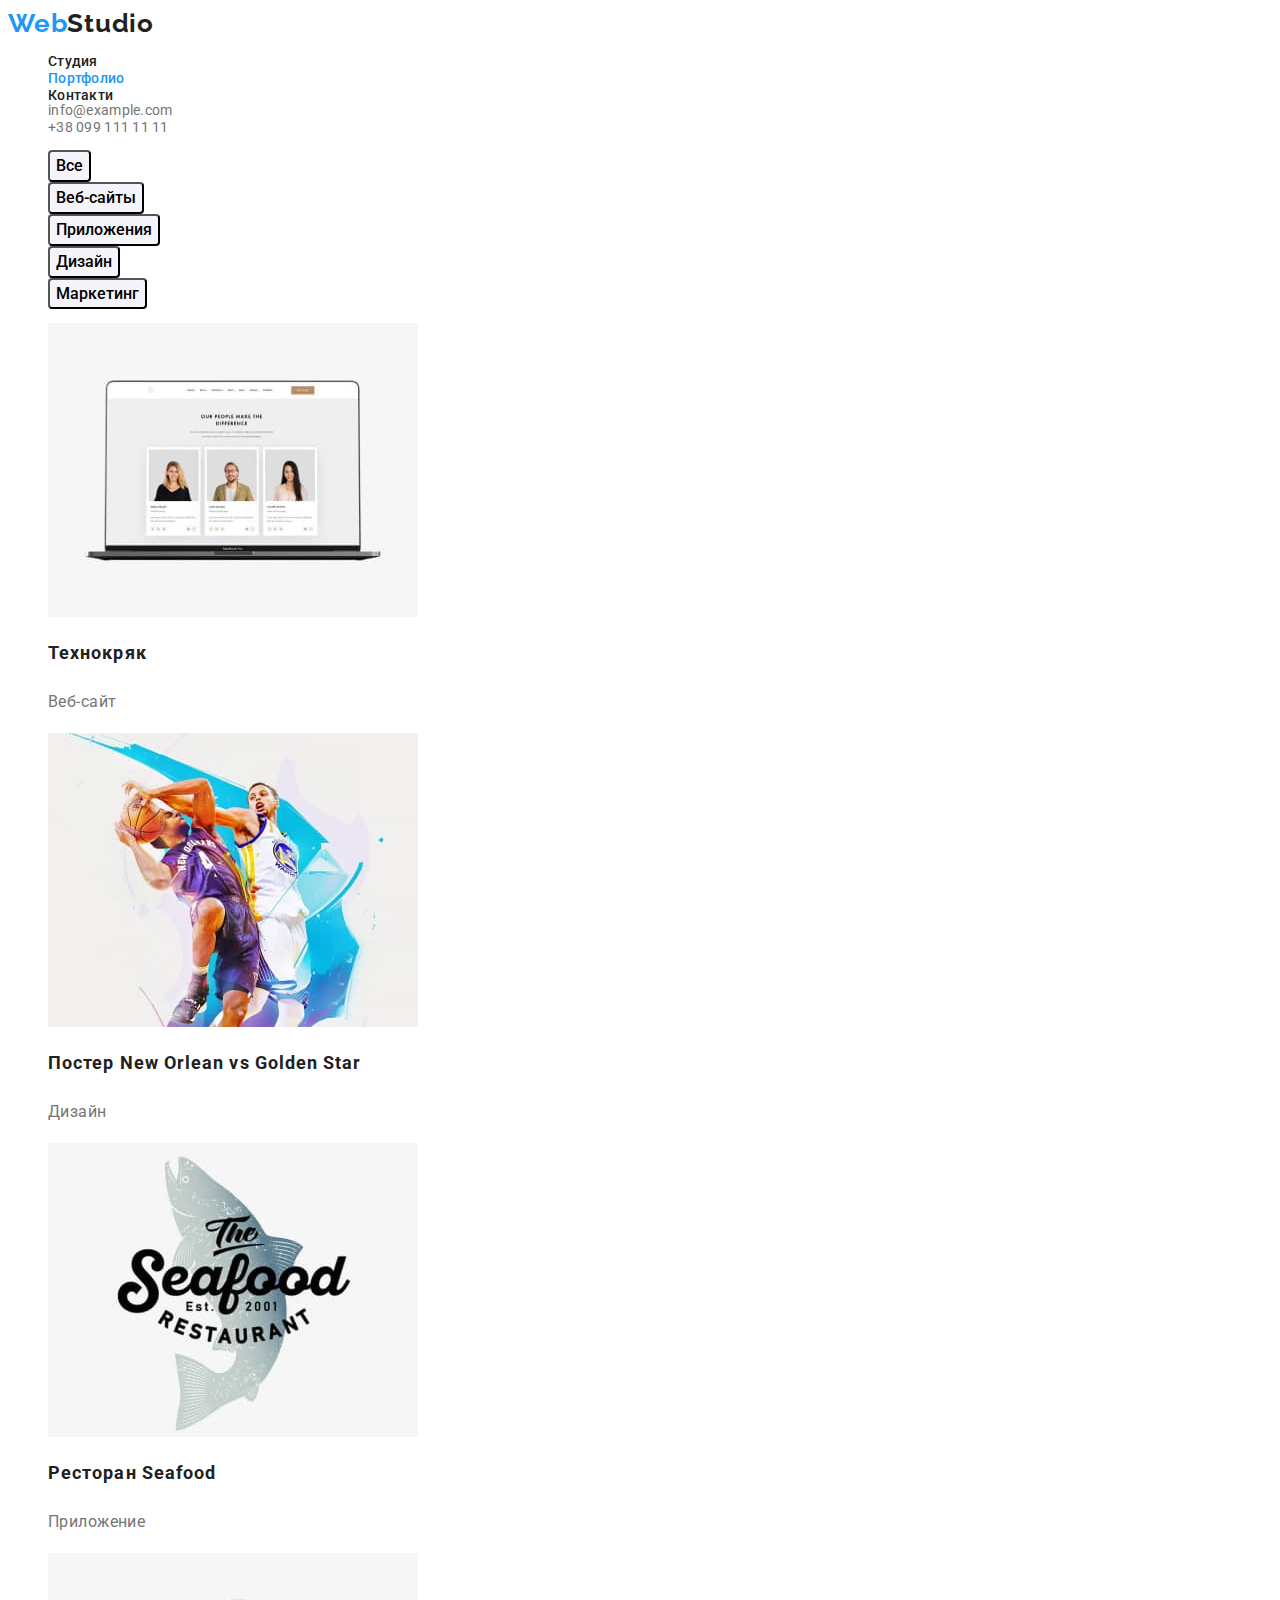
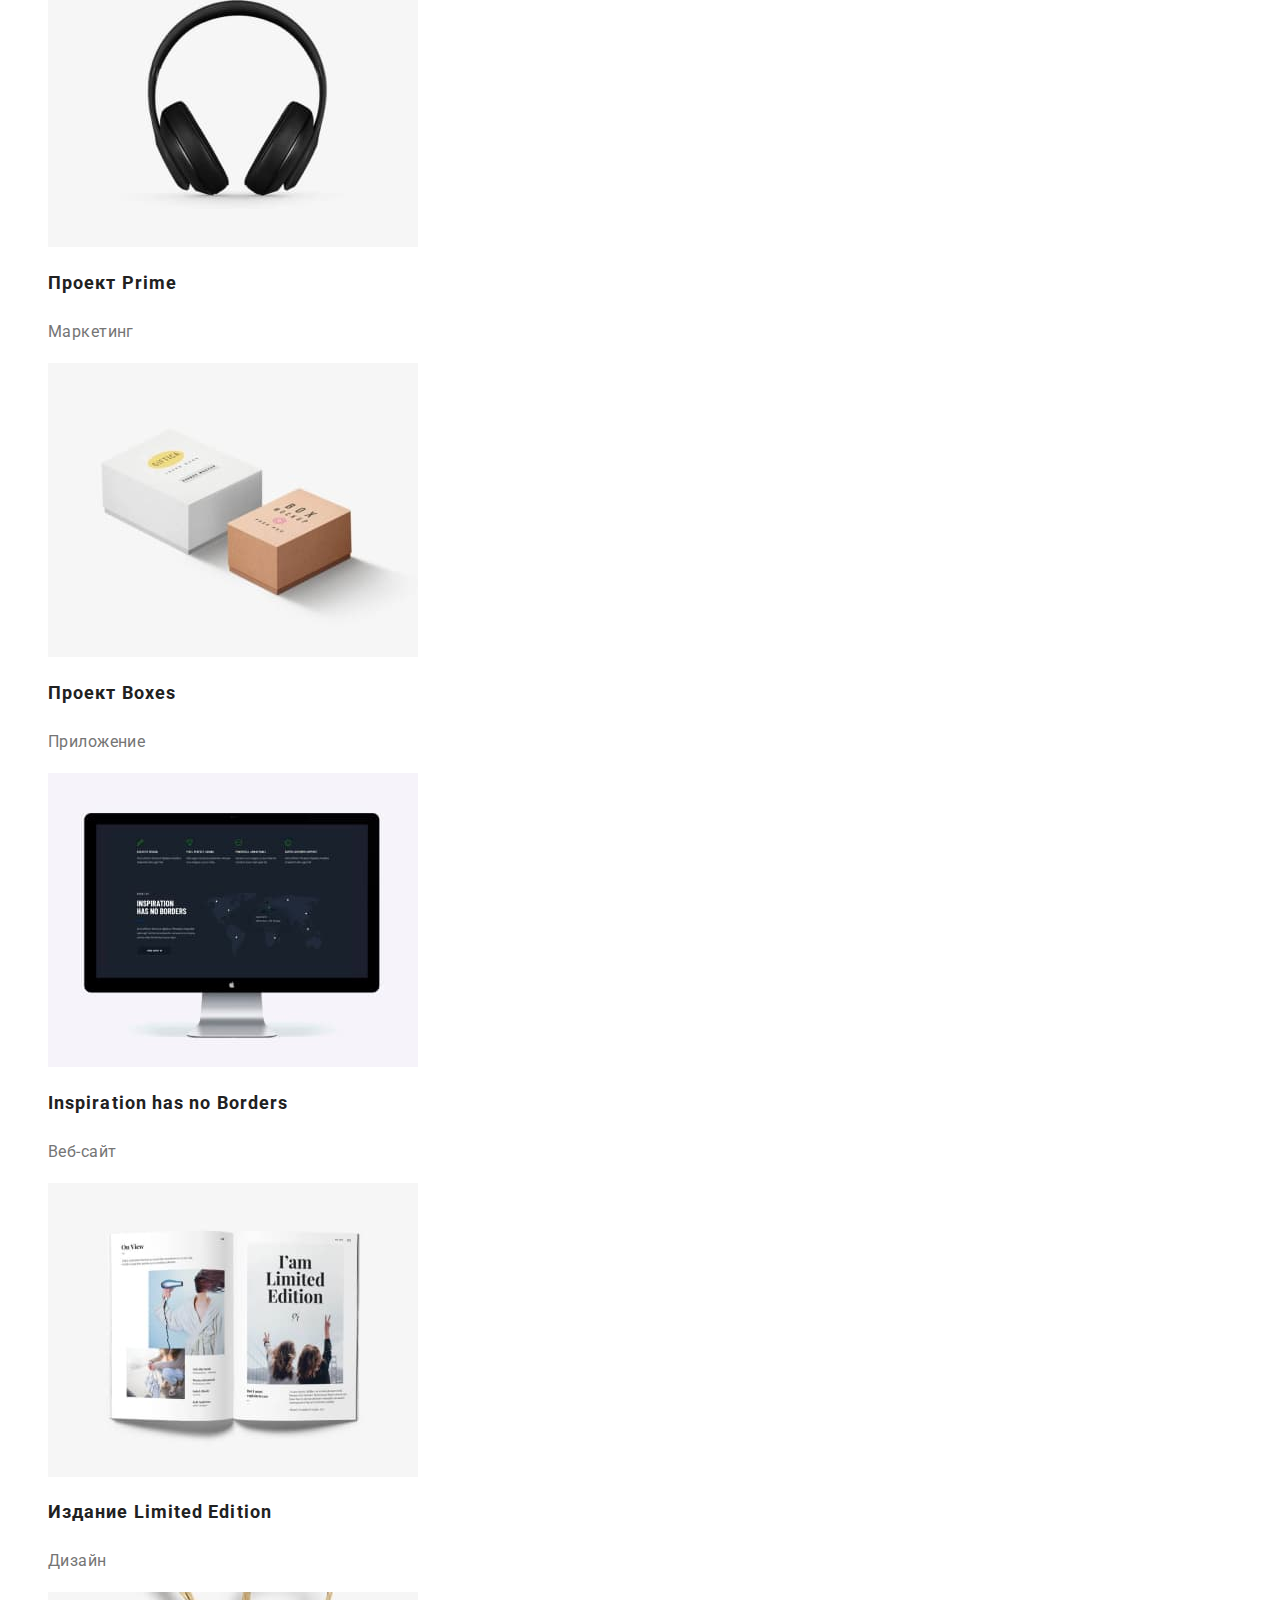
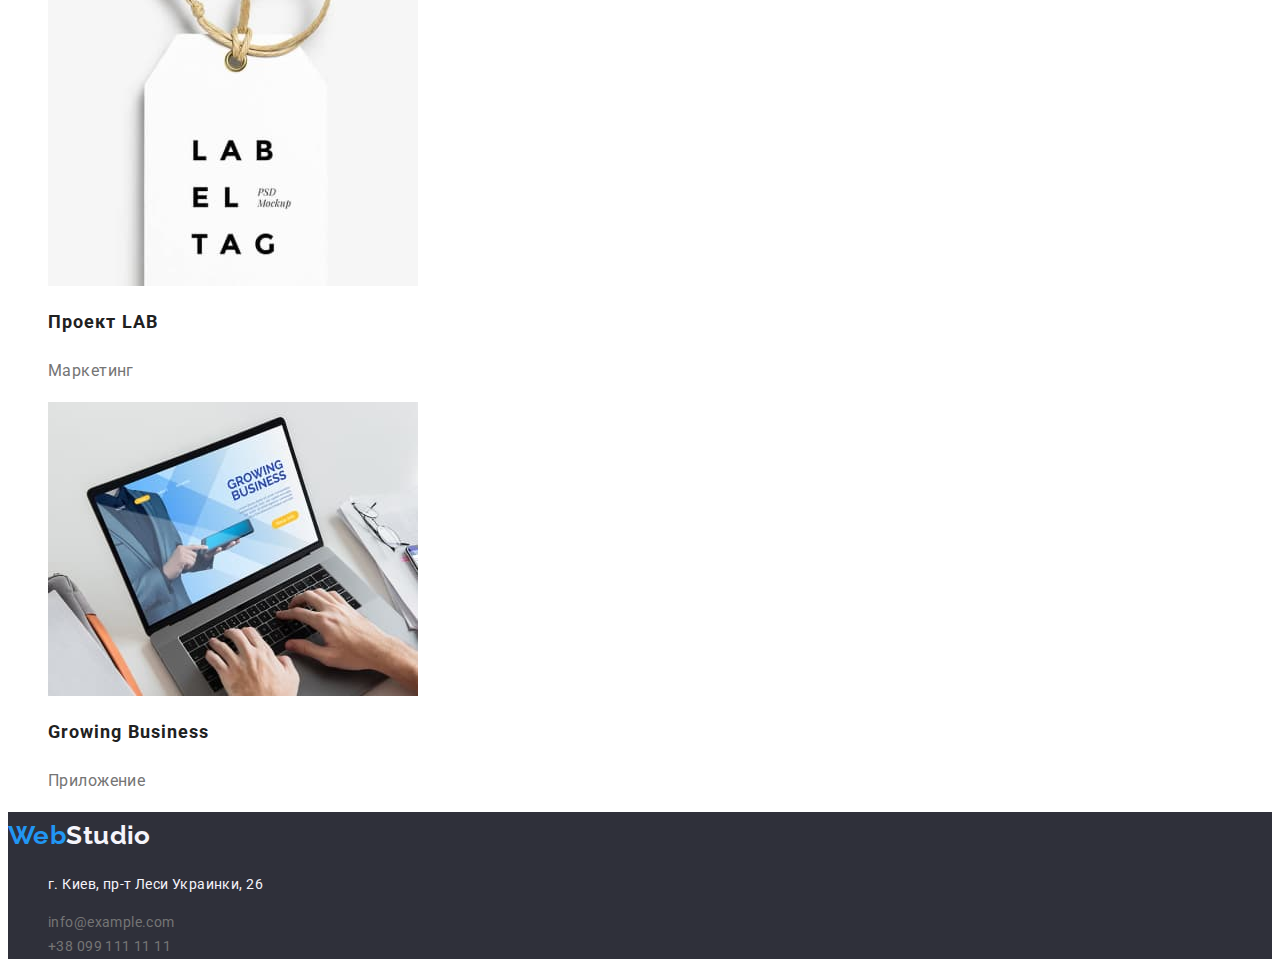
==== portfolio.html @ 45d27a9b "commit" ====
<!DOCTYPE html>
<html lang="ru">
<head>
    <meta charset="UTF-8">
    <meta http-equiv="X-UA-Compatible" content="IE=edge">
    <meta name="viewport" content="width=device-width, initial-scale=1.0">
    <link rel="preconnect" href="https://fonts.googleapis.com">
    <link rel="preconnect" href="https://fonts.gstatic.com" crossorigin>
    <link href="https://fonts.googleapis.com/css2?family=Raleway:wght@700&family=Roboto:wght@400;500;700;900&display=swap" rel="stylesheet">
    <link rel="stylesheet" href="./css/styles.css" />
    <title>WebStudio</title>
</head>
<body>
    <header class="header">
        <nav class="header-nav">
            <a class="header-logo link" href="#">Web<span class="header-logo-s">Studio</span></a>
            <ul class="header-menu list">
                <li><a class="header-item link a" href="./index.html">Студия</a></li>
                <li><a class="header-item link a current" href="./portfolio.html">Портфолио</a></li>
                <li><a class="header-item link a" href="#">Контакти</a></li>
            </ul>
        </nav>
        <ul class="header-cont list">
            <li><a class="header-mail link a" href="mailto:info@example.com">info@example.com</a></li>
            <li><a class="header-tel link" href="tel:+380991111111">+38 099 111 11 11</a></li>
        </ul>
    </header>
    <main>
        <section>
            <h1 class="visually-hidden">Потфоліо</h1>
            <ul class="main-btn-p list">
                <li><button type="button" class="main-btn-item">Все</button></li>
                <li><button type="button" class="main-btn-item">Веб-сайты</button></li>
                <li><button type="button" class="main-btn-item">Приложения</button></li>
                <li><button type="button" class="main-btn-item">Дизайн</button></li>
                <li><button type="button" class="main-btn-item">Маркетинг</button></li>
            </ul>
            <ul class="port-list list">
                <li>
                    <a class="link a" href="#">
                        <img src="./images/portfolio/img.jpg" alt="Технокряк" width="370">
                        <h2 class="port-title">Технокряк</h2>
                        <p class="port-text">Веб-сайт</p>
                    </a>
                </li>
                <li>
                    <a class="link a" href="#">
                        <img src="./images/portfolio/img1.jpg" alt="Постер" width="370">
                        <h2 class="port-title">Постер New Orlean vs Golden Star</h2>
                        <p class="port-text">Дизайн</p>
                    </a>
                </li>
                <li>
                    <a class="link a" href="#">
                        <img src="./images/portfolio/img2.jpg" alt="Ресторан" width="370">
                        <h2 class="port-title">Ресторан Seafood</h2>
                        <p class="port-text">Приложение</p>
                    </a>
                </li>
                <li>
                    <a class="link a" href="#">
                        <img src="./images/portfolio/img3.jpg" alt="Prime" width="370">
                        <h2 class="port-title">Проект Prime</h2>
                        <p class="port-text">Маркетинг</p>
                    </a>
                </li>
                <li>
                    <a class="link a" href="#">
                        <img src="./images/portfolio/img4.jpg" alt="Boxes" width="370">
                        <h2 class="port-title">Проект Boxes</h2>
                        <p class="port-text">Приложение</p>
                    </a>
                </li>
                <li>
                    <a class="link a" href="#">
                        <img src="./images/portfolio/img5.jpg" alt="Inspiration" width="370">
                        <h2 class="port-title">Inspiration has no Borders</h2>
                        <p class="port-text">Веб-сайт</p>
                    </a>
                </li>
                <li>
                    <a class="link a" href="#">
                        <img src="./images/portfolio/img6.jpg" alt="Издание" width="370">
                        <h2 class="port-title">Издание Limited Edition</h2>
                        <p class="port-text">Дизайн</p>
                    </a>
                </li>
                <li>
                    <a class="link a" href="#">
                        <img src="./images/portfolio/img7.jpg" alt="LAB" width="370">
                        <h2 class="port-title">Проект LAB</h2>
                        <p class="port-text">Маркетинг</p>
                    </a>
                </li>
                <li>
                    <a class="link a" href="#">
                        <img src="./images/portfolio/img8.jpg" alt="Business" width="370">
                        <h2 class="port-title">Growing Business</h2>
                        <p class="port-text">Приложение</p>
                    </a>
                </li>
            </ul>
        </section>
        <footer class="footer">
            <a class="footer-logo link" href="#">Web<span class="footer-logo-s">Studio</span></a>
            <address class="address">
                <ul class="address-list list">
                    <li><p class="address-item">г. Киев, пр-т Леси Украинки, 26</p></li>
                    <li><a class="address-mail link" href="mailto:info@example.com">info@example.com</a></li>
                    <li><a class="address-tel link" href="tel:+380991111111">+38 099 111 11 11</a></li>
                </ul>
            </address>
        </footer>
    </main>
</body>
</html>
---- css/styles.css ----
:root {
  --general-color: #212121;
  --hover-color: #2196f3;
  --background-color: #f5f4fa;
  --address-color: #757575;
  --main-background-color: #2f303a;
  --main-btn-backgroung-color: #188ce8;
}

body {
  font-family: "Roboto", sans-serif;
  color: var(--general-color);
  font-size: 14px;
  letter-spacing: 0.03em;
}

.link {
  text-decoration: none;
}

.list {
  list-style-type: none;
}

.a {
  text-decoration: none;
  color: var(--general-color);
}

.current {
  color: var(--hover-color);
}

.visually-hidden {
  position: absolute;
  width: 1px;
  height: 1px;
  margin: -1px;
  border: 0;
  padding: 0;

  white-space: nowrap;
  clip-path: inset(100%);
  clip: rect(0 0 0 0);
  overflow: hidden;
}

/* Header */
.header-nav {
  width: 1600px;
  height: 80px;
  left: 0px;
  top: 0px;
}

.header-logo {
  font-family: "Raleway";
  font-style: normal;
  font-weight: 700;
  font-size: 26px;
  line-height: 1.19;
  letter-spacing: 0.03em;
  color: var(--hover-color);
}

.header-logo-s {
  color: var(--general-color);
}

.header-menu .current {
  font-weight: 500;
  line-height: 1.14;
  letter-spacing: 0.02em;
}

.header-item {
  font-weight: 500;
  line-height: 1.14;
  letter-spacing: 0.02em;
}

.header-item:hover,
.header-item:focus {
  color: var(--hover-color);
}

.header-mail {
  line-height: 1.14;
  letter-spacing: 0.02em;
  color: var(--address-color);
}

.header-mail:hover,
.header-mail:focus {
  color: var(--hover-color);
}

.header-tel {
  line-height: 1.14;
  letter-spacing: 0.02em;
  color: var(--address-color);
}

/* main */

.heading {
  background: var(--main-background-color);
}

.main-title {
  font-weight: 900;
  font-size: 44px;
  line-height: 1.36;
  text-align: center;
  letter-spacing: 0.06em;
  text-transform: uppercase;
  color: var(--background-color);
}

.main-btn {
  background: var(--hover-color);
  box-shadow: 0px 4px 4px rgba(0, 0, 0, 0.15);
  border-radius: 4px;
  color: var(--background-color);
  cursor: pointer;
  font-family: inherit;
  font-weight: 700;
  font-size: 16px;
  line-height: 1.87;
  letter-spacing: 0.06em;
}

.main-btn:hover,
.main-btn:focus {
  background-color: var(--main-btn-backgroung-color);
}

/* hero */

.benefits-item-title {
  font-weight: 700;
  line-height: 1.14;
  text-transform: uppercase;
}

.benefits-item-p {
  line-height: 1.14;
  color: var(--address-color);
}

/* Work */

.title-work {
  font-weight: 700;
  font-size: 36px;
  line-height: 1.16;
  text-align: center;
}

/* Team */

.team {
  background: var(--background-color);
}

.team-title {
  font-weight: 700;
  font-size: 36px;
  line-height: 1.16;
}

.team-list-item {
  font-weight: 500;
  font-size: 16px;
  line-height: 1.18;
  color: var(--general-color);
}

.team-list-text {
  font-size: 16px;
  line-height: 1.18;
  color: var(--address-color);
}

/* Footer */

.footer {
  background: var(--main-background-color);
}

.footer-logo {
  font-family: "Raleway";
  font-weight: 700;
  font-size: 26px;
  line-height: 1.82;
  color: var(--hover-color);
}

.footer-logo-s {
  color: var(--background-color);
}

.address-item {
  font-style: normal;
  line-height: 1.71;
  color: var(--background-color);
}

.address-mail {
  font-style: normal;
  line-height: 1.71;
  color: var(--address-color);
}

.address-tel {
  font-style: normal;
  line-height: 1.71;
  color: var(--address-color);
}

/* Portfolio */

.main-btn-item {
  font-family: inherit;
  font-style: normal;
  font-weight: 500;
  font-size: 16px;
  line-height: 1.62;
  text-align: center;
  background: var(--background-color);
  border-radius: 4px;
  cursor: pointer;
}

.main-btn-item:hover {
  background-color: var(--hover-color);
  color: var(--background-color);
}

.main-btn-item:focus {
  background-color: var(--hover-color);
  color: var(--background-color);
}

.port-title {
  font-weight: 700;
  font-size: 18px;
  line-height: 2;
  letter-spacing: 0.06em;
}

.port-text {
  font-weight: 400;
  font-size: 16px;
  line-height: 1.87;
  color: var(--address-color);
}
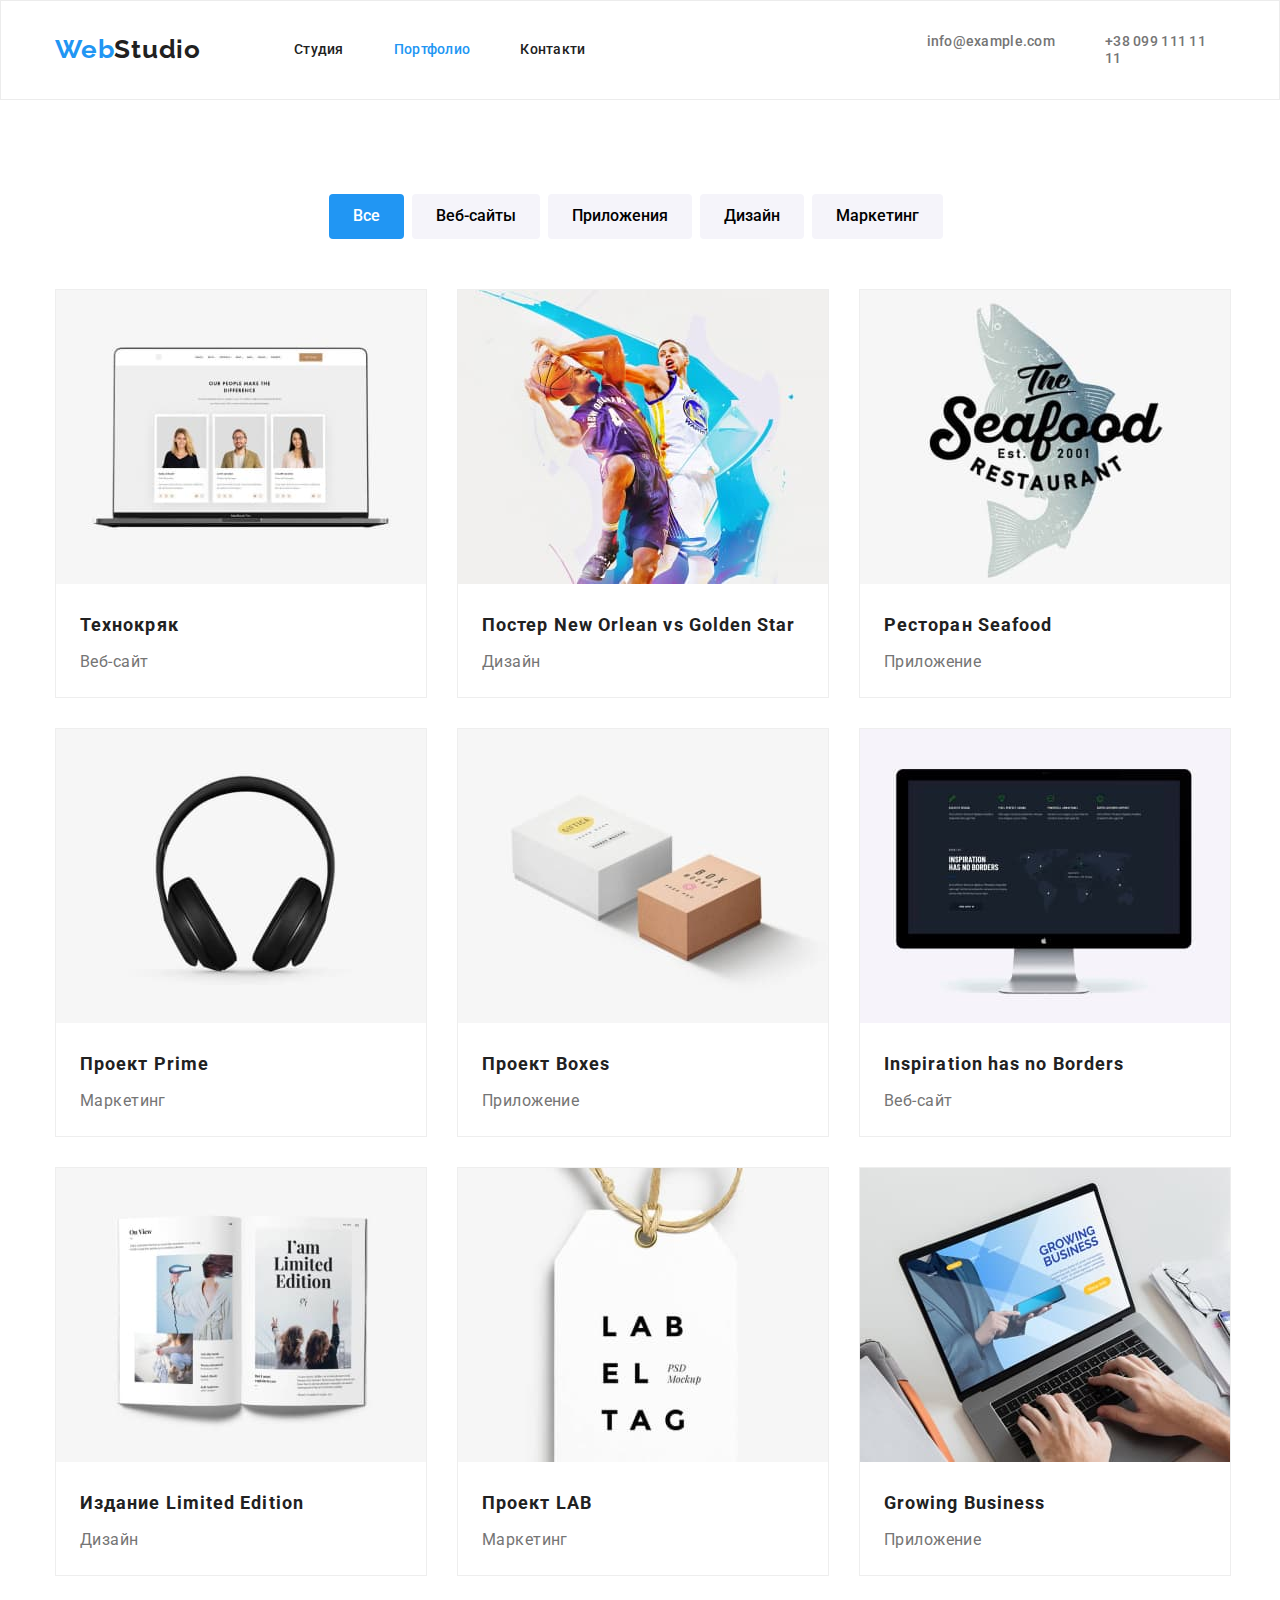
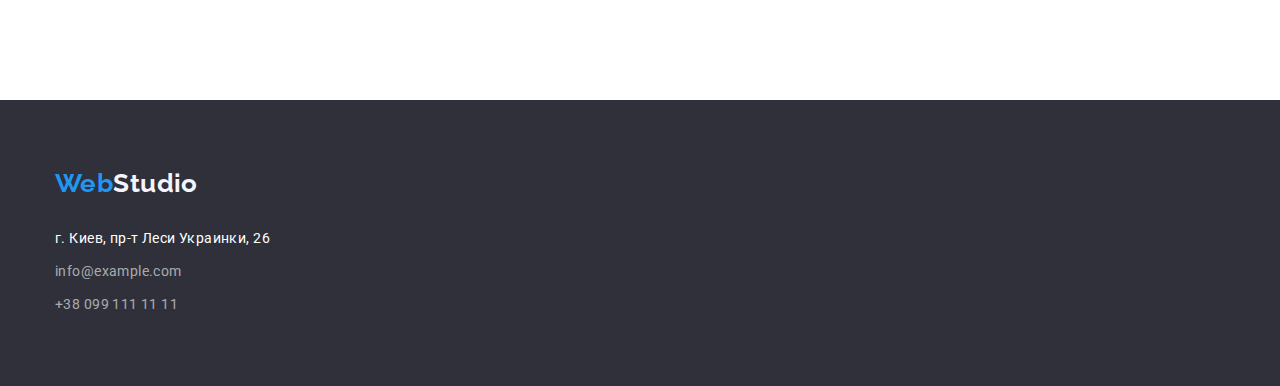
==== commit c2533f8b: "commit" ====
--- a/portfolio.html
+++ b/portfolio.html
@@ -4,6 +4,7 @@
     <meta charset="UTF-8">
     <meta http-equiv="X-UA-Compatible" content="IE=edge">
     <meta name="viewport" content="width=device-width, initial-scale=1.0">
+    <link rel="stylesheet" href="./css/modern-normalize.css">
     <link rel="preconnect" href="https://fonts.googleapis.com">
     <link rel="preconnect" href="https://fonts.gstatic.com" crossorigin>
     <link href="https://fonts.googleapis.com/css2?family=Raleway:wght@700&family=Roboto:wght@400;500;700;900&display=swap" rel="stylesheet">
@@ -12,105 +13,117 @@
 </head>
 <body>
     <header class="header">
-        <nav class="header-nav">
-            <a class="header-logo link" href="#">Web<span class="header-logo-s">Studio</span></a>
-            <ul class="header-menu list">
-                <li><a class="header-item link a" href="./index.html">Студия</a></li>
-                <li><a class="header-item link a current" href="./portfolio.html">Портфолио</a></li>
-                <li><a class="header-item link a" href="#">Контакти</a></li>
-            </ul>
-        </nav>
-        <ul class="header-cont list">
-            <li><a class="header-mail link a" href="mailto:info@example.com">info@example.com</a></li>
-            <li><a class="header-tel link" href="tel:+380991111111">+38 099 111 11 11</a></li>
-        </ul>
-    </header>
+        <div class="container">
+          <a class="header-logo link" href="./index.html">Web<span class="header-logo-s">Studio</span></a>
+          <nav class="header-nav">
+              <ul class="header-menu list">
+                  <li><a class="header-item link a" href="./index.html">Студия</a></li>
+                  <li><a class="header-item link a current" href="./portfolio.html">Портфолио</a></li>
+                  <li><a class="header-item link a" href="#">Контакти</a></li>
+              </ul>
+          </nav>
+          <ul class="header-cont list">
+              <li><a class="header-mail link a" href="mailto:info@example.com">info@example.com</a></li>
+              <li><a class="header-tel link" href="tel:+380991111111">+38 099 111 11 11</a></li>
+          </ul>
+        </div>
+      </header>
     <main>
         <section>
+            <div class="container">
             <h1 class="visually-hidden">Потфоліо</h1>
-            <ul class="main-btn-p list">
-                <li><button type="button" class="main-btn-item">Все</button></li>
+            <ul class="main-btn-list list">
+                <li><button type="button" class="main-btn-item current-port">Все</button></li>
                 <li><button type="button" class="main-btn-item">Веб-сайты</button></li>
                 <li><button type="button" class="main-btn-item">Приложения</button></li>
                 <li><button type="button" class="main-btn-item">Дизайн</button></li>
                 <li><button type="button" class="main-btn-item">Маркетинг</button></li>
             </ul>
             <ul class="port-list list">
-                <li>
-                    <a class="link a" href="#">
+                <li class="port-item">
+                    <a class="port-link a" href="#">
                         <img src="./images/portfolio/img.jpg" alt="Технокряк" width="370">
                         <h2 class="port-title">Технокряк</h2>
                         <p class="port-text">Веб-сайт</p>
                     </a>
                 </li>
-                <li>
-                    <a class="link a" href="#">
+                <li class="port-item">
+                    <a class="port-link a" href="#">
                         <img src="./images/portfolio/img1.jpg" alt="Постер" width="370">
                         <h2 class="port-title">Постер New Orlean vs Golden Star</h2>
                         <p class="port-text">Дизайн</p>
                     </a>
                 </li>
-                <li>
-                    <a class="link a" href="#">
+                <li class="port-item">
+                    <a class="port-link a" href="#">
                         <img src="./images/portfolio/img2.jpg" alt="Ресторан" width="370">
                         <h2 class="port-title">Ресторан Seafood</h2>
                         <p class="port-text">Приложение</p>
                     </a>
                 </li>
-                <li>
-                    <a class="link a" href="#">
+                <li class="port-item">
+                    <a class="port-link a" href="#">
                         <img src="./images/portfolio/img3.jpg" alt="Prime" width="370">
                         <h2 class="port-title">Проект Prime</h2>
                         <p class="port-text">Маркетинг</p>
                     </a>
                 </li>
-                <li>
-                    <a class="link a" href="#">
+                <li class="port-item">
+                    <a class="port-link a" href="#">
                         <img src="./images/portfolio/img4.jpg" alt="Boxes" width="370">
                         <h2 class="port-title">Проект Boxes</h2>
                         <p class="port-text">Приложение</p>
                     </a>
                 </li>
-                <li>
-                    <a class="link a" href="#">
+                <li class="port-item">
+                    <a class="port-ink a" href="#">
                         <img src="./images/portfolio/img5.jpg" alt="Inspiration" width="370">
                         <h2 class="port-title">Inspiration has no Borders</h2>
                         <p class="port-text">Веб-сайт</p>
                     </a>
                 </li>
-                <li>
-                    <a class="link a" href="#">
+                <li class="port-item">
+                    <a class="port-link a" href="#">
                         <img src="./images/portfolio/img6.jpg" alt="Издание" width="370">
                         <h2 class="port-title">Издание Limited Edition</h2>
                         <p class="port-text">Дизайн</p>
                     </a>
                 </li>
-                <li>
-                    <a class="link a" href="#">
+                <li class="port-item">
+                    <a class="port-link a" href="#">
                         <img src="./images/portfolio/img7.jpg" alt="LAB" width="370">
                         <h2 class="port-title">Проект LAB</h2>
                         <p class="port-text">Маркетинг</p>
                     </a>
                 </li>
-                <li>
-                    <a class="link a" href="#">
+                <li class="port-item">
+                    <a class="port-link a" href="#">
                         <img src="./images/portfolio/img8.jpg" alt="Business" width="370">
                         <h2 class="port-title">Growing Business</h2>
                         <p class="port-text">Приложение</p>
                     </a>
                 </li>
             </ul>
+            <div>
         </section>
-        <footer class="footer">
-            <a class="footer-logo link" href="#">Web<span class="footer-logo-s">Studio</span></a>
-            <address class="address">
-                <ul class="address-list list">
-                    <li><p class="address-item">г. Киев, пр-т Леси Украинки, 26</p></li>
-                    <li><a class="address-mail link" href="mailto:info@example.com">info@example.com</a></li>
-                    <li><a class="address-tel link" href="tel:+380991111111">+38 099 111 11 11</a></li>
-                </ul>
-            </address>
-        </footer>
     </main>
+    <footer class="footer">
+        <div class="container">
+          <a class="footer-logo link" href="#">Web<span class="footer-logo-s">Studio</span></a>
+          <address class="address">
+            <ul class="address-list list">
+              <li class="address-item">
+                  <p class="address-real">г. Киев, пр-т Леси Украинки, 26</p>
+              </li>
+              <li class="address-item">
+                <a class="address-mail link" href="mailto:info@example.com">info@example.com</a>
+              </li>
+              <li class="address-item">
+                <a class="address-tel link" href="tel:+380991111111">+38 099 111 11 11</a>
+              </li>
+            </ul>
+          </address>
+        </div>
+      </footer>
 </body>
 </html>--- a/css/styles.css
+++ b/css/styles.css
@@ -1,10 +1,12 @@
 :root {
   --general-color: #212121;
+  --work-color: #ffffff;
   --hover-color: #2196f3;
   --background-color: #f5f4fa;
   --address-color: #757575;
   --main-background-color: #2f303a;
   --main-btn-backgroung-color: #188ce8;
+  --typical-margin: 30px;
 }
 
 body {
@@ -12,6 +14,29 @@
   color: var(--general-color);
   font-size: 14px;
   letter-spacing: 0.03em;
+}
+
+p,
+h1,
+h2,
+h3,
+h4,
+h5,
+h6 {
+  margin: 0;
+}
+
+ul,
+ol {
+  margin: 0;
+  padding-left: 0;
+}
+
+.container {
+  width: 1200px;
+  padding-left: 15px;
+  padding-right: 15px;
+  margin: 0 auto;
 }
 
 .link {
@@ -46,11 +71,19 @@
 }
 
 /* Header */
-.header-nav {
-  width: 1600px;
-  height: 80px;
-  left: 0px;
-  top: 0px;
+
+.header {
+  padding: 32px 0 32px 0;
+  border: 1px solid #ececec;
+}
+
+.header .container {
+  display: flex;
+  align-items: center;
+}
+
+.header-menu {
+  display: flex;
 }
 
 .header-logo {
@@ -67,16 +100,18 @@
   color: var(--general-color);
 }
 
-.header-menu .current {
+.header-menu {
   font-weight: 500;
   line-height: 1.14;
   letter-spacing: 0.02em;
+  margin-left: 93px;
 }
 
 .header-item {
   font-weight: 500;
   line-height: 1.14;
   letter-spacing: 0.02em;
+  padding: 0 50px 0 0;
 }
 
 .header-item:hover,
@@ -85,9 +120,11 @@
 }
 
 .header-mail {
+  font-weight: 500;
   line-height: 1.14;
   letter-spacing: 0.02em;
   color: var(--address-color);
+  padding-right: 50px;
 }
 
 .header-mail:hover,
@@ -96,28 +133,38 @@
 }
 
 .header-tel {
+  font-weight: 500;
   line-height: 1.14;
   letter-spacing: 0.02em;
   color: var(--address-color);
 }
 
-/* main */
-
-.heading {
+.header-cont {
+  display: flex;
+  margin-left: 291px;
+}
+
+/* hero */
+
+.hero {
   background: var(--main-background-color);
-}
-
-.main-title {
+  padding: 200px 0px 200px 452px;
+}
+
+.hero-title {
   font-weight: 900;
   font-size: 44px;
   line-height: 1.36;
-  text-align: center;
   letter-spacing: 0.06em;
+  color: var(--background-color);
+  width: 696px;
+  height: 120px;
+  text-align: center;
   text-transform: uppercase;
-  color: var(--background-color);
-}
-
-.main-btn {
+  margin-bottom: var(--typical-margin);
+}
+
+.hero-btn {
   background: var(--hover-color);
   box-shadow: 0px 4px 4px rgba(0, 0, 0, 0.15);
   border-radius: 4px;
@@ -128,24 +175,46 @@
   font-size: 16px;
   line-height: 1.87;
   letter-spacing: 0.06em;
-}
-
-.main-btn:hover,
-.main-btn:focus {
+  box-shadow: 0px 4px 4px rgba(0, 0, 0, 0.15);
+  border-radius: 4px;
+  padding: 10px 32px;
+  margin: 0 250px 0;
+  border-color: transparent;
+}
+
+.hero-btn:hover,
+.hero-btn:focus {
   background-color: var(--main-btn-backgroung-color);
 }
 
-/* hero */
+/* benefits */
+
+.benefits {
+  padding: 94px 215px;
+}
+
+.benefits-item {
+  margin-bottom: 10px;
+  margin-right: var(--typical-margin);
+  max-width: 270px;
+}
+
+.benefits-list {
+  display: flex;
+}
 
 .benefits-item-title {
+  color: var(--general-color);
   font-weight: 700;
   line-height: 1.14;
   text-transform: uppercase;
+  margin-bottom: 10px;
 }
 
 .benefits-item-p {
-  line-height: 1.14;
-  color: var(--address-color);
+  line-height: 1.71;
+  color: var(--address-color);
+  margin-bottom: 94px 0 94px;
 }
 
 /* Work */
@@ -155,6 +224,16 @@
   font-size: 36px;
   line-height: 1.16;
   text-align: center;
+  margin-bottom: 50px;
+}
+
+.work-list {
+  display: flex;
+}
+
+.work-item {
+  margin-right: var(--typical-margin);
+  margin-bottom: 94px;
 }
 
 /* Team */
@@ -167,25 +246,47 @@
   font-weight: 700;
   font-size: 36px;
   line-height: 1.16;
+  padding: 94px 0 50px 0;
+  text-align: center;
+}
+
+.team-list {
+  display: flex;
 }
 
 .team-list-item {
+  width: 270px;
+  height: 368px;
+  background-color: var(--work-color);
+  box-shadow: 0px 1px 3px rgba(0, 0, 0, 0.12), 0px 1px 1px rgba(0, 0, 0, 0.14),
+    0px 2px 1px rgba(0, 0, 0, 0.2);
+  border-radius: 0px 0px 4px 4px;
+  margin-bottom: 94px;
+  margin-right: var(--typical-margin);
+}
+
+.team-list-title {
   font-weight: 500;
   font-size: 16px;
   line-height: 1.18;
   color: var(--general-color);
+  margin: 30px 0 10px 0;
+  text-align: center;
 }
 
 .team-list-text {
   font-size: 16px;
   line-height: 1.18;
   color: var(--address-color);
+  margin: 0 30px;
+  text-align: center;
 }
 
 /* Footer */
 
 .footer {
   background: var(--main-background-color);
+  padding: 60px 0 60px 0;
 }
 
 .footer-logo {
@@ -200,53 +301,85 @@
   color: var(--background-color);
 }
 
+.address {
+  margin-top: 20px;
+}
+
 .address-item {
+  margin-bottom: 9px;
+}
+
+.address-real {
   font-style: normal;
   line-height: 1.71;
-  color: var(--background-color);
+  color: var(--work-color);
 }
 
 .address-mail {
   font-style: normal;
   line-height: 1.71;
-  color: var(--address-color);
+  color: rgba(255, 255, 255, 0.6);
 }
 
 .address-tel {
   font-style: normal;
   line-height: 1.71;
-  color: var(--address-color);
+  color: rgba(255, 255, 255, 0.6);
 }
 
 /* Portfolio */
+
+.main-btn-list {
+  display: flex;
+  justify-content: center;
+  margin: 94px 0 50px 0;
+}
 
 .main-btn-item {
   font-family: inherit;
   font-style: normal;
   font-weight: 500;
   font-size: 16px;
-  line-height: 1.62;
+  line-height: 1.8;
   text-align: center;
   background: var(--background-color);
+  cursor: pointer;
+  padding: 6px 22px;
   border-radius: 4px;
-  cursor: pointer;
-}
-
-.main-btn-item:hover {
-  background-color: var(--hover-color);
-  color: var(--background-color);
-}
-
+  margin-right: 8px;
+  border-color: transparent;
+}
+
+.current-port {
+  background: var(--hover-color);
+  color: var(--work-color);
+}
+
+.main-btn-item:hover,
 .main-btn-item:focus {
   background-color: var(--hover-color);
   color: var(--background-color);
 }
 
+.port-list {
+  display: flex;
+  flex-wrap: wrap;
+  margin-right: -40px;
+  margin-bottom: 94px;
+}
+
+.port-item {
+  margin: 0 30px 30px 0;
+  border: 1px solid #eeeeee;
+  box-sizing: border-box;
+}
+
 .port-title {
   font-weight: 700;
   font-size: 18px;
   line-height: 2;
   letter-spacing: 0.06em;
+  padding: 20px 0 4px 24px;
 }
 
 .port-text {
@@ -254,4 +387,6 @@
   font-size: 16px;
   line-height: 1.87;
   color: var(--address-color);
-}
+  padding-left: 24px;
+  padding-bottom: 20px;
+}
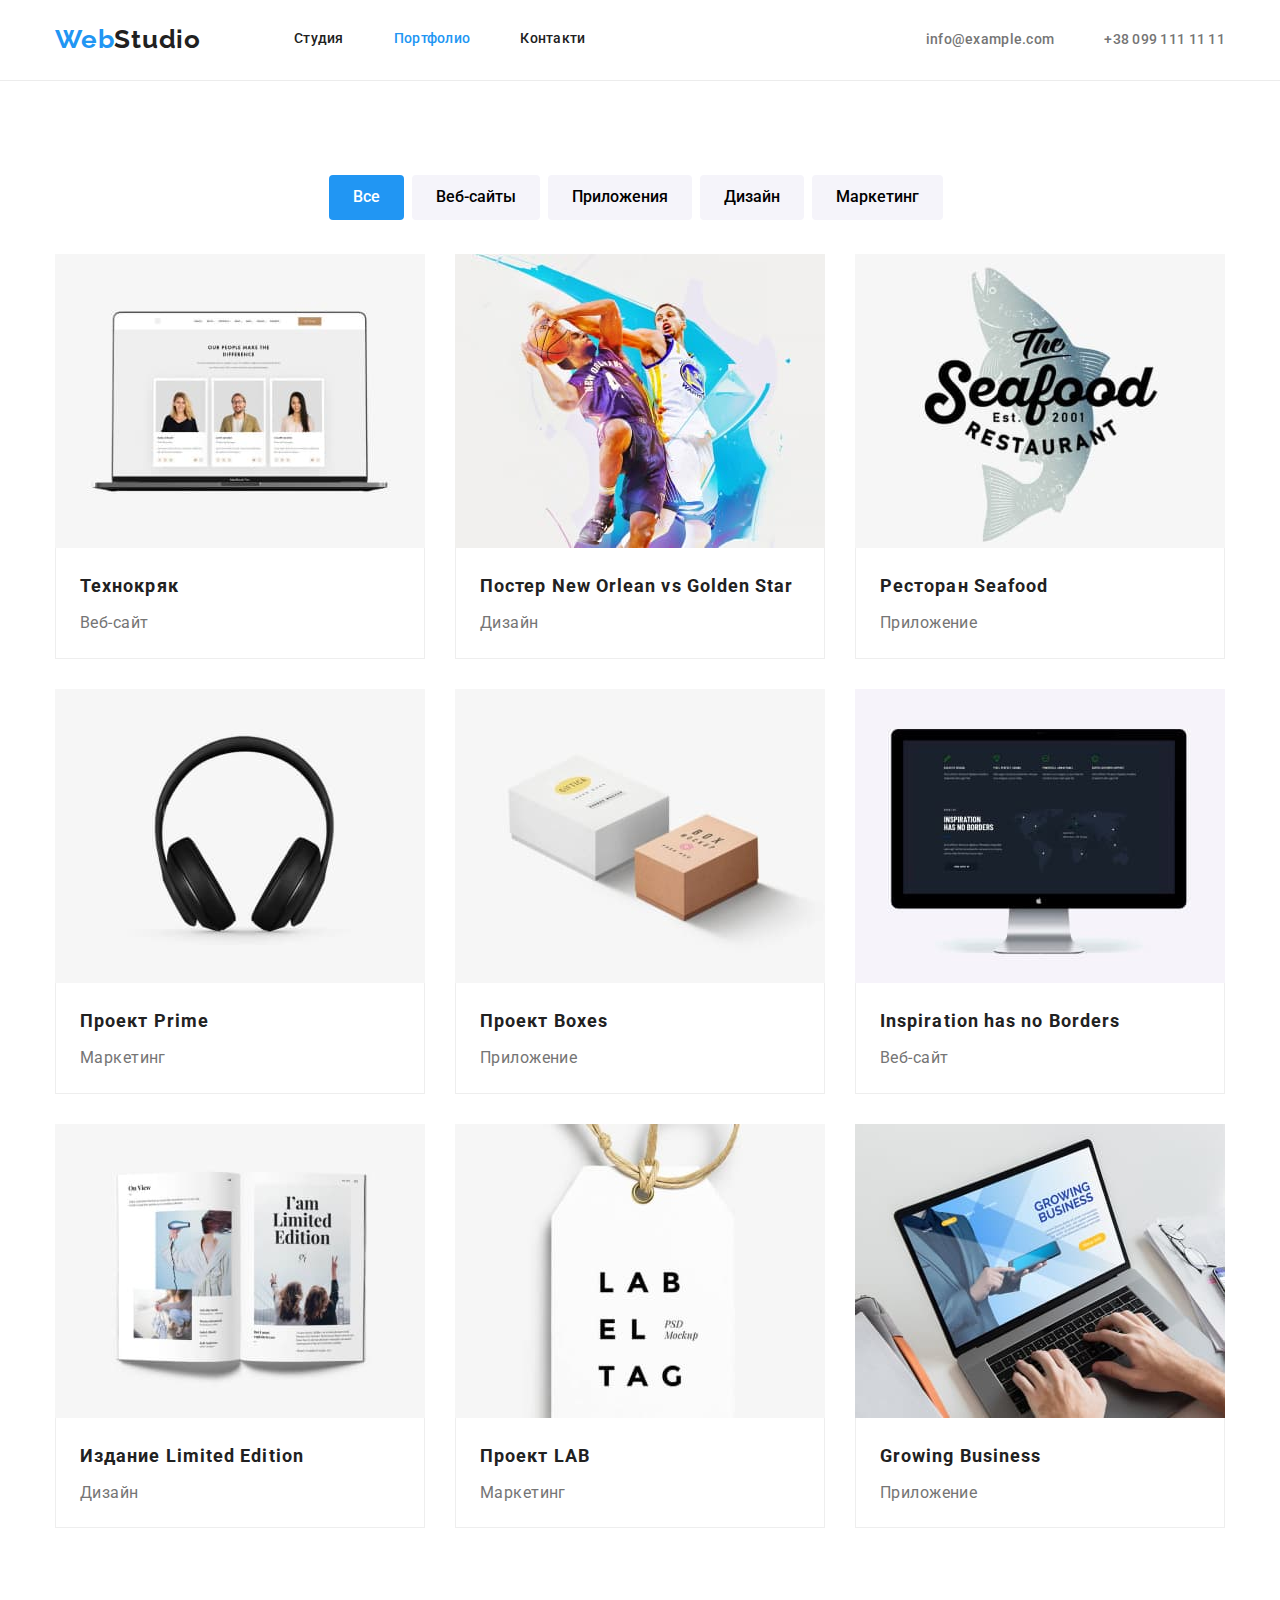
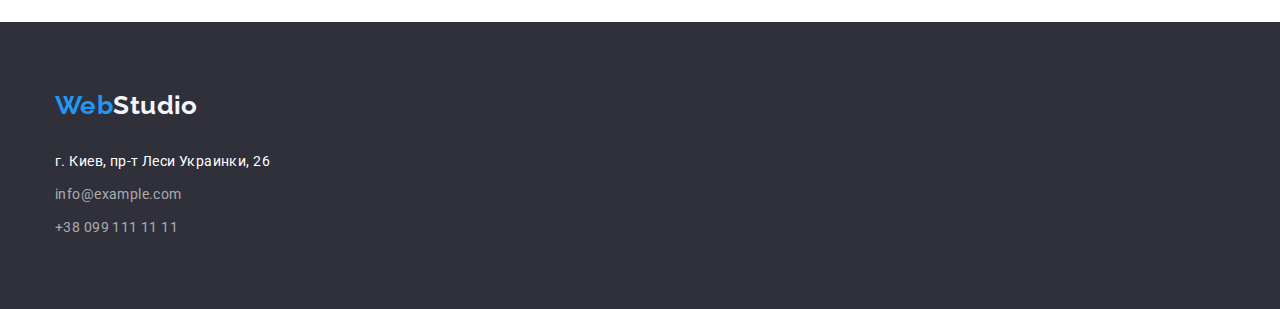
==== commit aad043f4: "commit" ====
--- a/portfolio.html
+++ b/portfolio.html
@@ -27,80 +27,98 @@
               <li><a class="header-tel link" href="tel:+380991111111">+38 099 111 11 11</a></li>
           </ul>
         </div>
-      </header>
+    </header>
     <main>
-        <section>
+        <section class="port-sec">
             <div class="container">
             <h1 class="visually-hidden">Потфоліо</h1>
             <ul class="main-btn-list list">
-                <li><button type="button" class="main-btn-item current-port">Все</button></li>
-                <li><button type="button" class="main-btn-item">Веб-сайты</button></li>
-                <li><button type="button" class="main-btn-item">Приложения</button></li>
-                <li><button type="button" class="main-btn-item">Дизайн</button></li>
-                <li><button type="button" class="main-btn-item">Маркетинг</button></li>
+                <li class="main-btn-item"><button type="button" class="main-btn current-port">Все</button></li>
+                <li class="main-btn-item"><button type="button" class="main-btn">Веб-сайты</button></li>
+                <li class="main-btn-item"><button type="button" class="main-btn">Приложения</button></li>
+                <li class="main-btn-item"><button type="button" class="main-btn">Дизайн</button></li>
+                <li class="main-btn-item"><button type="button" class="main-btn">Маркетинг</button></li>
             </ul>
             <ul class="port-list list">
                 <li class="port-item">
                     <a class="port-link a" href="#">
-                        <img src="./images/portfolio/img.jpg" alt="Технокряк" width="370">
+                    <img src="./images/portfolio/img.jpg" alt="Технокряк" width="370">
+                    <div class="port-div">
                         <h2 class="port-title">Технокряк</h2>
                         <p class="port-text">Веб-сайт</p>
+                    </div>
                     </a>
                 </li>
                 <li class="port-item">
                     <a class="port-link a" href="#">
-                        <img src="./images/portfolio/img1.jpg" alt="Постер" width="370">
+                    <img src="./images/portfolio/img1.jpg" alt="Постер" width="370">
+                    <div class="port-div">
                         <h2 class="port-title">Постер New Orlean vs Golden Star</h2>
                         <p class="port-text">Дизайн</p>
+                    </div>
                     </a>
                 </li>
                 <li class="port-item">
                     <a class="port-link a" href="#">
-                        <img src="./images/portfolio/img2.jpg" alt="Ресторан" width="370">
+                    <img src="./images/portfolio/img2.jpg" alt="Ресторан" width="370">
+                    <div class="port-div">
                         <h2 class="port-title">Ресторан Seafood</h2>
                         <p class="port-text">Приложение</p>
+                    </div>
                     </a>
                 </li>
                 <li class="port-item">
                     <a class="port-link a" href="#">
-                        <img src="./images/portfolio/img3.jpg" alt="Prime" width="370">
+                    <img src="./images/portfolio/img3.jpg" alt="Prime" width="370">
+                    <div class="port-div">
                         <h2 class="port-title">Проект Prime</h2>
                         <p class="port-text">Маркетинг</p>
+                    </div>
                     </a>
                 </li>
                 <li class="port-item">
                     <a class="port-link a" href="#">
-                        <img src="./images/portfolio/img4.jpg" alt="Boxes" width="370">
+                    <img src="./images/portfolio/img4.jpg" alt="Boxes" width="370">
+                    <div class="port-div">
                         <h2 class="port-title">Проект Boxes</h2>
                         <p class="port-text">Приложение</p>
+                    </div>
                     </a>
                 </li>
                 <li class="port-item">
                     <a class="port-ink a" href="#">
-                        <img src="./images/portfolio/img5.jpg" alt="Inspiration" width="370">
+                    <img src="./images/portfolio/img5.jpg" alt="Inspiration" width="370">
+                    <div class="port-div">
                         <h2 class="port-title">Inspiration has no Borders</h2>
                         <p class="port-text">Веб-сайт</p>
+                    </div>
                     </a>
                 </li>
                 <li class="port-item">
                     <a class="port-link a" href="#">
-                        <img src="./images/portfolio/img6.jpg" alt="Издание" width="370">
+                    <img src="./images/portfolio/img6.jpg" alt="Издание" width="370">
+                    <div class="port-div">
                         <h2 class="port-title">Издание Limited Edition</h2>
                         <p class="port-text">Дизайн</p>
+                    </div>
                     </a>
                 </li>
                 <li class="port-item">
                     <a class="port-link a" href="#">
-                        <img src="./images/portfolio/img7.jpg" alt="LAB" width="370">
+                    <img src="./images/portfolio/img7.jpg" alt="LAB" width="370">
+                    <div class="port-div">
                         <h2 class="port-title">Проект LAB</h2>
                         <p class="port-text">Маркетинг</p>
+                    </div>
                     </a>
                 </li>
                 <li class="port-item">
                     <a class="port-link a" href="#">
-                        <img src="./images/portfolio/img8.jpg" alt="Business" width="370">
+                    <img src="./images/portfolio/img8.jpg" alt="Business" width="370">
+                    <div class="port-div">
                         <h2 class="port-title">Growing Business</h2>
                         <p class="port-text">Приложение</p>
+                    </div>
                     </a>
                 </li>
             </ul>
--- a/css/styles.css
+++ b/css/styles.css
@@ -16,6 +16,10 @@
   letter-spacing: 0.03em;
 }
 
+img {
+  display: block;
+}
+
 p,
 h1,
 h2,
@@ -63,7 +67,6 @@
   margin: -1px;
   border: 0;
   padding: 0;
-
   white-space: nowrap;
   clip-path: inset(100%);
   clip: rect(0 0 0 0);
@@ -73,8 +76,8 @@
 /* Header */
 
 .header {
-  padding: 32px 0 32px 0;
-  border: 1px solid #ececec;
+  padding: 24px 0 25px 0;
+  border-bottom: 1px solid #ececec;
 }
 
 .header .container {
@@ -100,11 +103,14 @@
   color: var(--general-color);
 }
 
+.header-nav {
+  margin-left: 93px;
+}
+
 .header-menu {
   font-weight: 500;
   line-height: 1.14;
   letter-spacing: 0.02em;
-  margin-left: 93px;
 }
 
 .header-item {
@@ -141,14 +147,25 @@
 
 .header-cont {
   display: flex;
-  margin-left: 291px;
+  margin-left: auto;
 }
 
 /* hero */
 
 .hero {
-  background: var(--main-background-color);
-  padding: 200px 0px 200px 452px;
+  background: var(--work-color);
+  padding-top: 94px;
+  padding-bottom: 94px;
+}
+
+.hero-sec {
+  background-color: var(--main-background-color);
+  padding: 200px 0px 200px 0px;
+  text-align: center;
+}
+
+.hero-three {
+  padding-top: 0;
 }
 
 .hero-title {
@@ -158,10 +175,9 @@
   letter-spacing: 0.06em;
   color: var(--background-color);
   width: 696px;
-  height: 120px;
   text-align: center;
   text-transform: uppercase;
-  margin-bottom: var(--typical-margin);
+  margin: 0 auto;
 }
 
 .hero-btn {
@@ -178,8 +194,8 @@
   box-shadow: 0px 4px 4px rgba(0, 0, 0, 0.15);
   border-radius: 4px;
   padding: 10px 32px;
-  margin: 0 250px 0;
   border-color: transparent;
+  margin-top: var(--typical-margin);
 }
 
 .hero-btn:hover,
@@ -190,7 +206,7 @@
 /* benefits */
 
 .benefits {
-  padding: 94px 215px;
+  padding: 94px 0;
 }
 
 .benefits-item {
@@ -206,6 +222,7 @@
 .benefits-item-title {
   color: var(--general-color);
   font-weight: 700;
+  font-size: 14px;
   line-height: 1.14;
   text-transform: uppercase;
   margin-bottom: 10px;
@@ -233,30 +250,37 @@
 
 .work-item {
   margin-right: var(--typical-margin);
-  margin-bottom: 94px;
+}
+
+.work-item:last-child {
+  margin-right: 0;
 }
 
 /* Team */
 
 .team {
   background: var(--background-color);
+  padding-bottom: 0;
 }
 
 .team-title {
   font-weight: 700;
   font-size: 36px;
   line-height: 1.16;
-  padding: 94px 0 50px 0;
+  margin-bottom: 50px;
   text-align: center;
 }
 
 .team-list {
   display: flex;
+}
+
+.team-list-div {
+  padding-bottom: 30px;
 }
 
 .team-list-item {
   width: 270px;
-  height: 368px;
   background-color: var(--work-color);
   box-shadow: 0px 1px 3px rgba(0, 0, 0, 0.12), 0px 1px 1px rgba(0, 0, 0, 0.14),
     0px 2px 1px rgba(0, 0, 0, 0.2);
@@ -265,6 +289,10 @@
   margin-right: var(--typical-margin);
 }
 
+.team-list-item:last-child {
+  margin-right: 0;
+}
+
 .team-list-title {
   font-weight: 500;
   font-size: 16px;
@@ -332,10 +360,10 @@
 .main-btn-list {
   display: flex;
   justify-content: center;
-  margin: 94px 0 50px 0;
-}
-
-.main-btn-item {
+
+}
+
+.main-btn {
   font-family: inherit;
   font-style: normal;
   font-weight: 500;
@@ -346,8 +374,18 @@
   cursor: pointer;
   padding: 6px 22px;
   border-radius: 4px;
+
+  border-color: transparent;
+}
+
+.main-btn-list:last-child {
+  margin: 0;
+}
+
+.main-btn-item {
+  padding-top: 94px;
+  padding-bottom: 34px;
   margin-right: 8px;
-  border-color: transparent;
 }
 
 .current-port {
@@ -355,23 +393,39 @@
   color: var(--work-color);
 }
 
-.main-btn-item:hover,
-.main-btn-item:focus {
+.main-btn:hover,
+.main-btn:focus {
   background-color: var(--hover-color);
   color: var(--background-color);
 }
 
+.port-sec{
+  margin-bottom: 94px;
+}
+
 .port-list {
   display: flex;
   flex-wrap: wrap;
-  margin-right: -40px;
-  margin-bottom: 94px;
+  margin-left: -30px;
+  margin-top: -30px;
+}
+
+.port-list:nth-child(3n) {
+  margin-right: 0;
+}
+
+.port-div {
+  padding-top: 20px;
+  padding-left: 24px;
+  padding-bottom: 20px;
+  border: 1px solid #eeeeee;
+  border-top: 0;
 }
 
 .port-item {
-  margin: 0 30px 30px 0;
-  border: 1px solid #eeeeee;
-  box-sizing: border-box;
+  flex-basis: calc((100% - 90px) / 3);
+  margin-left: 30px;
+  margin-top: 30px;
 }
 
 .port-title {
@@ -379,7 +433,7 @@
   font-size: 18px;
   line-height: 2;
   letter-spacing: 0.06em;
-  padding: 20px 0 4px 24px;
+  margin-bottom: 4px;
 }
 
 .port-text {
@@ -387,6 +441,3 @@
   font-size: 16px;
   line-height: 1.87;
   color: var(--address-color);
-  padding-left: 24px;
-  padding-bottom: 20px;
-}
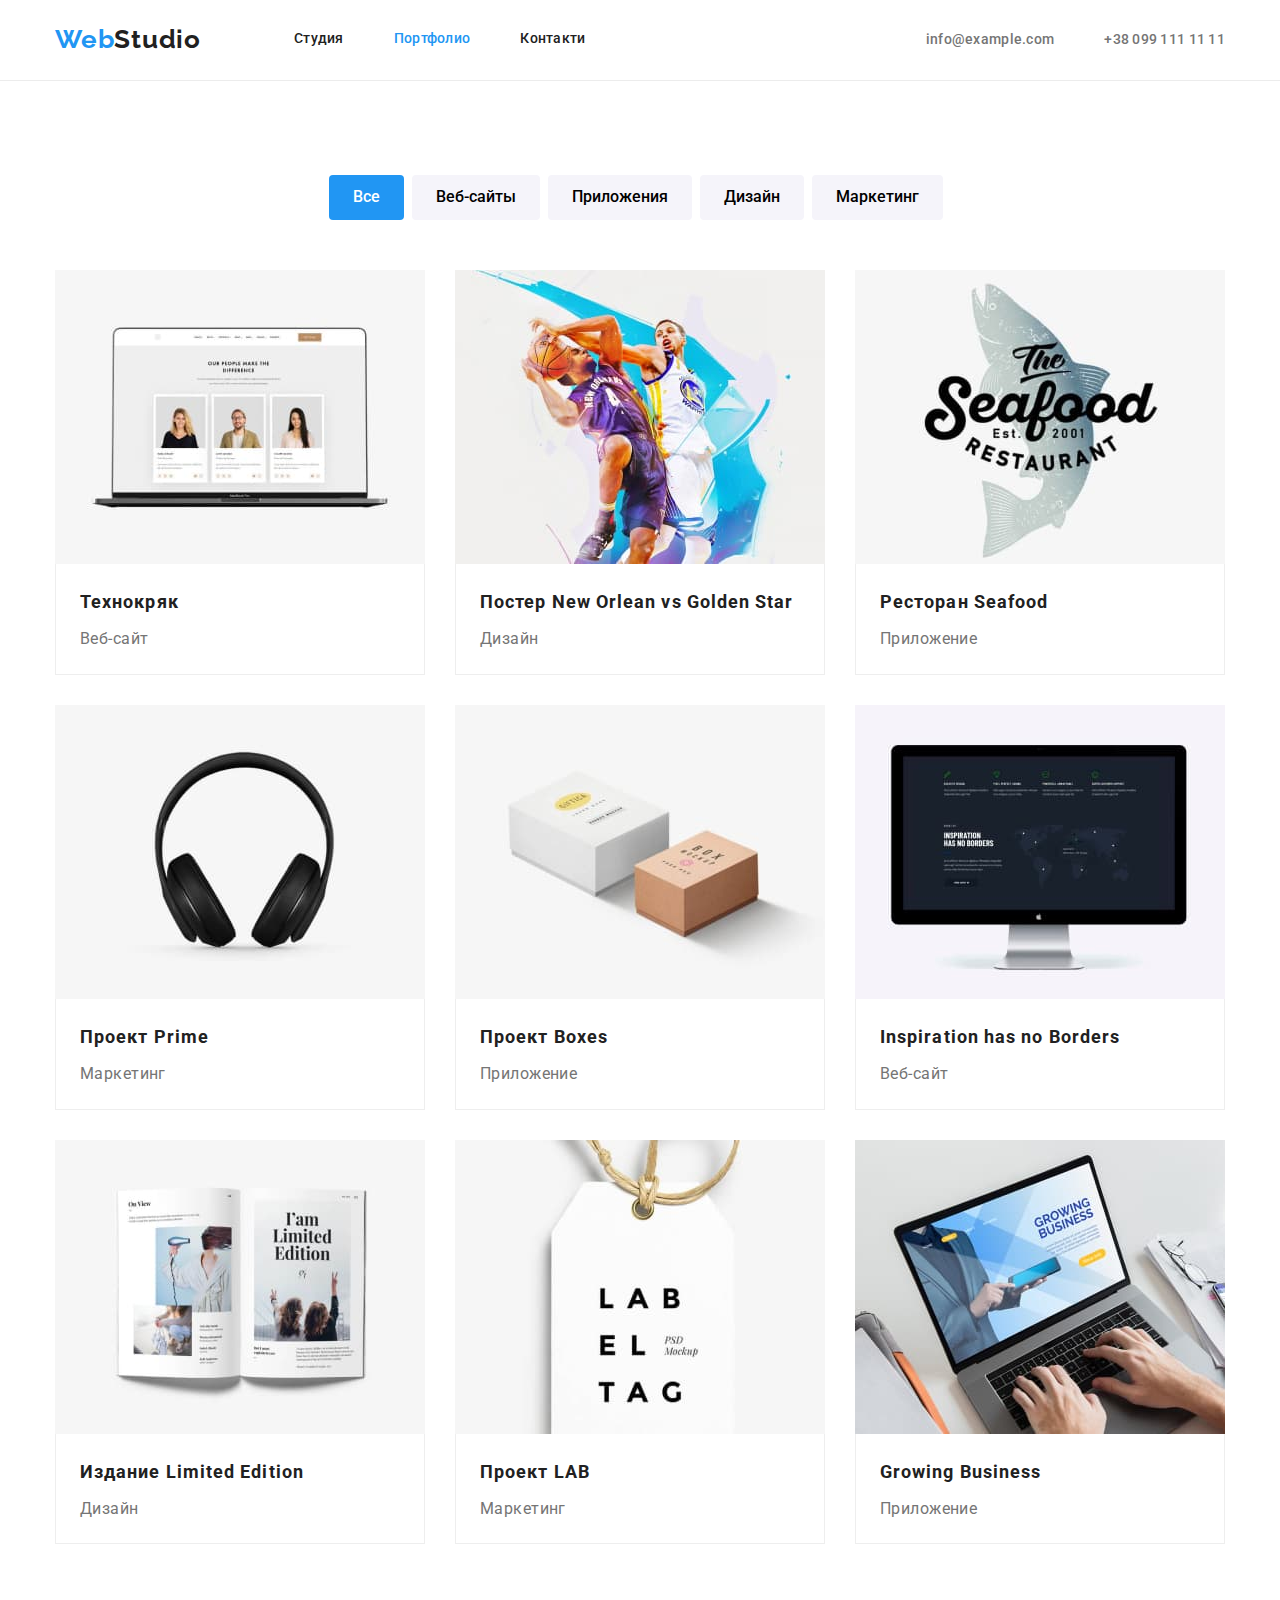
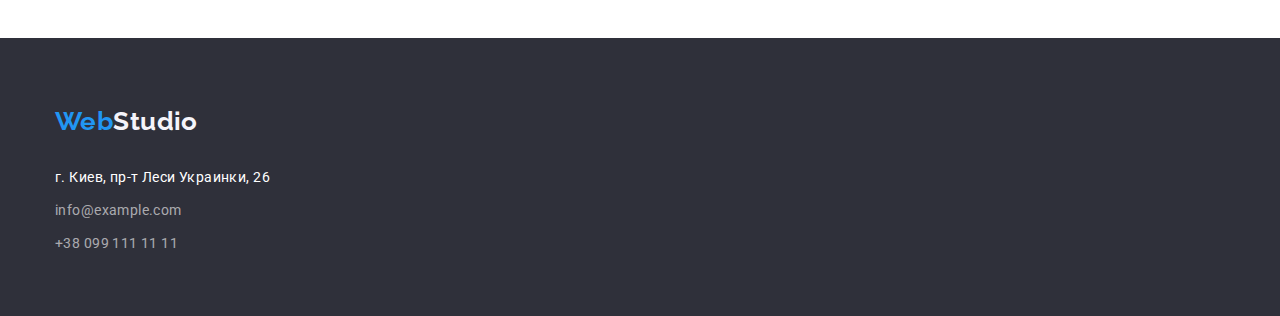
==== commit dcb3c694: "commit" ====
--- a/portfolio.html
+++ b/portfolio.html
@@ -29,7 +29,7 @@
         </div>
     </header>
     <main>
-        <section class="port-sec">
+        <section class="hero">
             <div class="container">
             <h1 class="visually-hidden">Потфоліо</h1>
             <ul class="main-btn-list list">
--- a/css/styles.css
+++ b/css/styles.css
@@ -76,7 +76,7 @@
 /* Header */
 
 .header {
-  padding: 24px 0 25px 0;
+  /* padding: 24px 0 25px 0; */
   border-bottom: 1px solid #ececec;
 }
 
@@ -97,6 +97,7 @@
   line-height: 1.19;
   letter-spacing: 0.03em;
   color: var(--hover-color);
+  padding: 24px 0px 25px 0;
 }
 
 .header-logo-s {
@@ -111,13 +112,15 @@
   font-weight: 500;
   line-height: 1.14;
   letter-spacing: 0.02em;
+  margin: 24px 0 25px 0;
 }
 
 .header-item {
   font-weight: 500;
   line-height: 1.14;
   letter-spacing: 0.02em;
-  padding: 0 50px 0 0;
+  padding: 24px 50px 25px 0;
+
 }
 
 .header-item:hover,
@@ -130,7 +133,7 @@
   line-height: 1.14;
   letter-spacing: 0.02em;
   color: var(--address-color);
-  padding-right: 50px;
+  padding: 24px 50px 25px 0;
 }
 
 .header-mail:hover,
@@ -143,6 +146,7 @@
   line-height: 1.14;
   letter-spacing: 0.02em;
   color: var(--address-color);
+  padding: 24px 0 25px 0;
 }
 
 .header-cont {
@@ -260,7 +264,6 @@
 
 .team {
   background: var(--background-color);
-  padding-bottom: 0;
 }
 
 .team-title {
@@ -276,7 +279,8 @@
 }
 
 .team-list-div {
-  padding-bottom: 30px;
+  padding: 30px 0 30px 0;
+  /* padding-bottom: 30px; */
 }
 
 .team-list-item {
@@ -285,7 +289,7 @@
   box-shadow: 0px 1px 3px rgba(0, 0, 0, 0.12), 0px 1px 1px rgba(0, 0, 0, 0.14),
     0px 2px 1px rgba(0, 0, 0, 0.2);
   border-radius: 0px 0px 4px 4px;
-  margin-bottom: 94px;
+  /* margin-bottom: 94px; */
   margin-right: var(--typical-margin);
 }
 
@@ -298,7 +302,8 @@
   font-size: 16px;
   line-height: 1.18;
   color: var(--general-color);
-  margin: 30px 0 10px 0;
+  /* margin: 30px 0 10px 0; */
+  margin-bottom: 4px;
   text-align: center;
 }
 
@@ -337,6 +342,10 @@
   margin-bottom: 9px;
 }
 
+.address-item:last-child {
+  margin-bottom: 0;
+}
+
 .address-real {
   font-style: normal;
   line-height: 1.71;
@@ -349,6 +358,7 @@
   color: rgba(255, 255, 255, 0.6);
 }
 
+
 .address-tel {
   font-style: normal;
   line-height: 1.71;
@@ -383,8 +393,7 @@
 }
 
 .main-btn-item {
-  padding-top: 94px;
-  padding-bottom: 34px;
+  margin-bottom: 50px;
   margin-right: 8px;
 }
 
@@ -397,10 +406,6 @@
 .main-btn:focus {
   background-color: var(--hover-color);
   color: var(--background-color);
-}
-
-.port-sec{
-  margin-bottom: 94px;
 }
 
 .port-list {
@@ -441,3 +446,4 @@
   font-size: 16px;
   line-height: 1.87;
   color: var(--address-color);
+}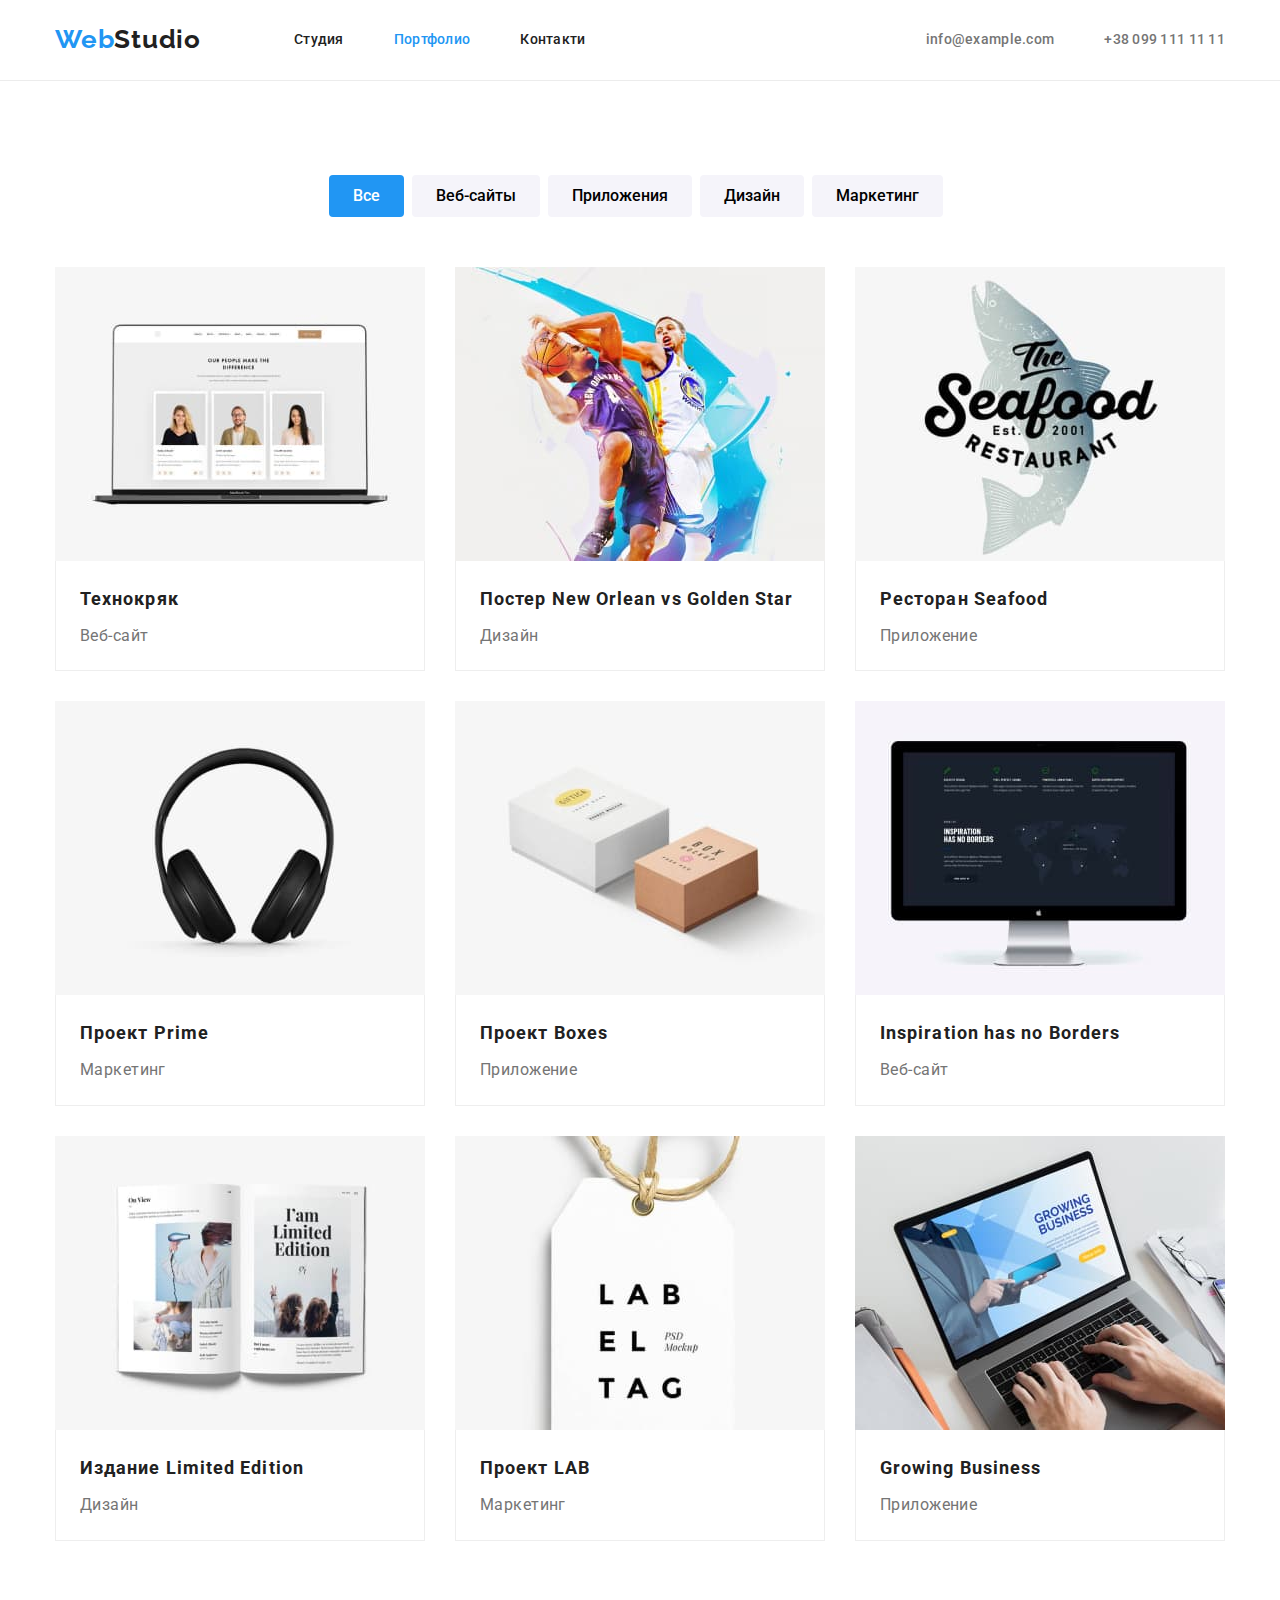
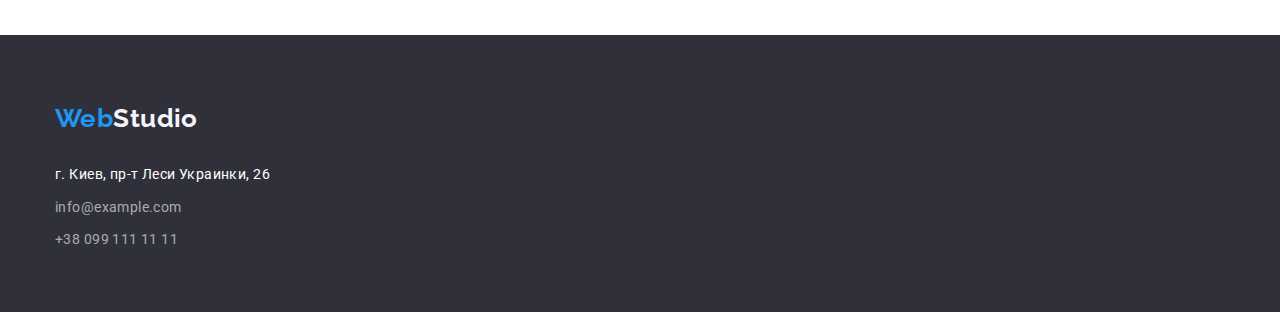
==== commit 6009da71: "commit" ====
--- a/portfolio.html
+++ b/portfolio.html
@@ -41,85 +41,77 @@
             </ul>
             <ul class="port-list list">
                 <li class="port-item">
-                    <a class="port-link a" href="#">
+                    <a class="port-link a" href="#"></a>
                     <img src="./images/portfolio/img.jpg" alt="Технокряк" width="370">
                     <div class="port-div">
                         <h2 class="port-title">Технокряк</h2>
                         <p class="port-text">Веб-сайт</p>
                     </div>
-                    </a>
+                    
                 </li>
                 <li class="port-item">
-                    <a class="port-link a" href="#">
+                    <a class="port-link a" href="#"></a>
                     <img src="./images/portfolio/img1.jpg" alt="Постер" width="370">
                     <div class="port-div">
                         <h2 class="port-title">Постер New Orlean vs Golden Star</h2>
                         <p class="port-text">Дизайн</p>
                     </div>
-                    </a>
                 </li>
                 <li class="port-item">
-                    <a class="port-link a" href="#">
+                    <a class="port-link a" href="#"></a>
                     <img src="./images/portfolio/img2.jpg" alt="Ресторан" width="370">
                     <div class="port-div">
                         <h2 class="port-title">Ресторан Seafood</h2>
                         <p class="port-text">Приложение</p>
                     </div>
-                    </a>
                 </li>
                 <li class="port-item">
-                    <a class="port-link a" href="#">
+                    <a class="port-link a" href="#"></a>
                     <img src="./images/portfolio/img3.jpg" alt="Prime" width="370">
                     <div class="port-div">
                         <h2 class="port-title">Проект Prime</h2>
                         <p class="port-text">Маркетинг</p>
                     </div>
-                    </a>
                 </li>
                 <li class="port-item">
-                    <a class="port-link a" href="#">
+                    <a class="port-link a" href="#"></a>
                     <img src="./images/portfolio/img4.jpg" alt="Boxes" width="370">
                     <div class="port-div">
                         <h2 class="port-title">Проект Boxes</h2>
                         <p class="port-text">Приложение</p>
                     </div>
-                    </a>
                 </li>
                 <li class="port-item">
-                    <a class="port-ink a" href="#">
+                    <a class="port-ink a" href="#"></a>
                     <img src="./images/portfolio/img5.jpg" alt="Inspiration" width="370">
                     <div class="port-div">
                         <h2 class="port-title">Inspiration has no Borders</h2>
                         <p class="port-text">Веб-сайт</p>
                     </div>
-                    </a>
                 </li>
                 <li class="port-item">
-                    <a class="port-link a" href="#">
+                    <a class="port-link a" href="#"></a>
                     <img src="./images/portfolio/img6.jpg" alt="Издание" width="370">
                     <div class="port-div">
                         <h2 class="port-title">Издание Limited Edition</h2>
                         <p class="port-text">Дизайн</p>
                     </div>
-                    </a>
                 </li>
                 <li class="port-item">
-                    <a class="port-link a" href="#">
+                    <a class="port-link a" href="#"></a>
                     <img src="./images/portfolio/img7.jpg" alt="LAB" width="370">
                     <div class="port-div">
                         <h2 class="port-title">Проект LAB</h2>
                         <p class="port-text">Маркетинг</p>
                     </div>
-                    </a>
                 </li>
                 <li class="port-item">
-                    <a class="port-link a" href="#">
+                    <a class="port-link a" href="#"></a>
                     <img src="./images/portfolio/img8.jpg" alt="Business" width="370">
                     <div class="port-div">
                         <h2 class="port-title">Growing Business</h2>
                         <p class="port-text">Приложение</p>
                     </div>
-                    </a>
                 </li>
             </ul>
             <div>
--- a/css/styles.css
+++ b/css/styles.css
@@ -112,14 +112,15 @@
   font-weight: 500;
   line-height: 1.14;
   letter-spacing: 0.02em;
-  margin: 24px 0 25px 0;
+  /* margin: 24px 0 25px 0; */
 }
 
 .header-item {
   font-weight: 500;
   line-height: 1.14;
   letter-spacing: 0.02em;
-  padding: 24px 50px 25px 0;
+  padding: px 32px 0 32px 0;
+  margin-right: 50px;
 
 }
 
@@ -133,7 +134,8 @@
   line-height: 1.14;
   letter-spacing: 0.02em;
   color: var(--address-color);
-  padding: 24px 50px 25px 0;
+  padding: 32px 0 32px 0;
+  margin-right: 50px;
 }
 
 .header-mail:hover,
@@ -280,7 +282,6 @@
 
 .team-list-div {
   padding: 30px 0 30px 0;
-  /* padding-bottom: 30px; */
 }
 
 .team-list-item {
@@ -289,7 +290,6 @@
   box-shadow: 0px 1px 3px rgba(0, 0, 0, 0.12), 0px 1px 1px rgba(0, 0, 0, 0.14),
     0px 2px 1px rgba(0, 0, 0, 0.2);
   border-radius: 0px 0px 4px 4px;
-  /* margin-bottom: 94px; */
   margin-right: var(--typical-margin);
 }
 
@@ -302,8 +302,7 @@
   font-size: 16px;
   line-height: 1.18;
   color: var(--general-color);
-  /* margin: 30px 0 10px 0; */
-  margin-bottom: 4px;
+  margin-bottom: 10px;
   text-align: center;
 }
 
@@ -370,6 +369,7 @@
 .main-btn-list {
   display: flex;
   justify-content: center;
+  margin-bottom: 50px;
 
 }
 
@@ -378,13 +378,12 @@
   font-style: normal;
   font-weight: 500;
   font-size: 16px;
-  line-height: 1.8;
+  line-height: 1.6;
   text-align: center;
   background: var(--background-color);
   cursor: pointer;
   padding: 6px 22px;
   border-radius: 4px;
-
   border-color: transparent;
 }
 
@@ -393,7 +392,6 @@
 }
 
 .main-btn-item {
-  margin-bottom: 50px;
   margin-right: 8px;
 }
 
@@ -424,7 +422,10 @@
   padding-left: 24px;
   padding-bottom: 20px;
   border: 1px solid #eeeeee;
-  border-top: 0;
+  border-left: 1px solid #eeeeee;
+  border-right: 1px solid #eeeeee;
+  border-bottom: 1px solid #eeeeee;
+  border-top: none;
 }
 
 .port-item {
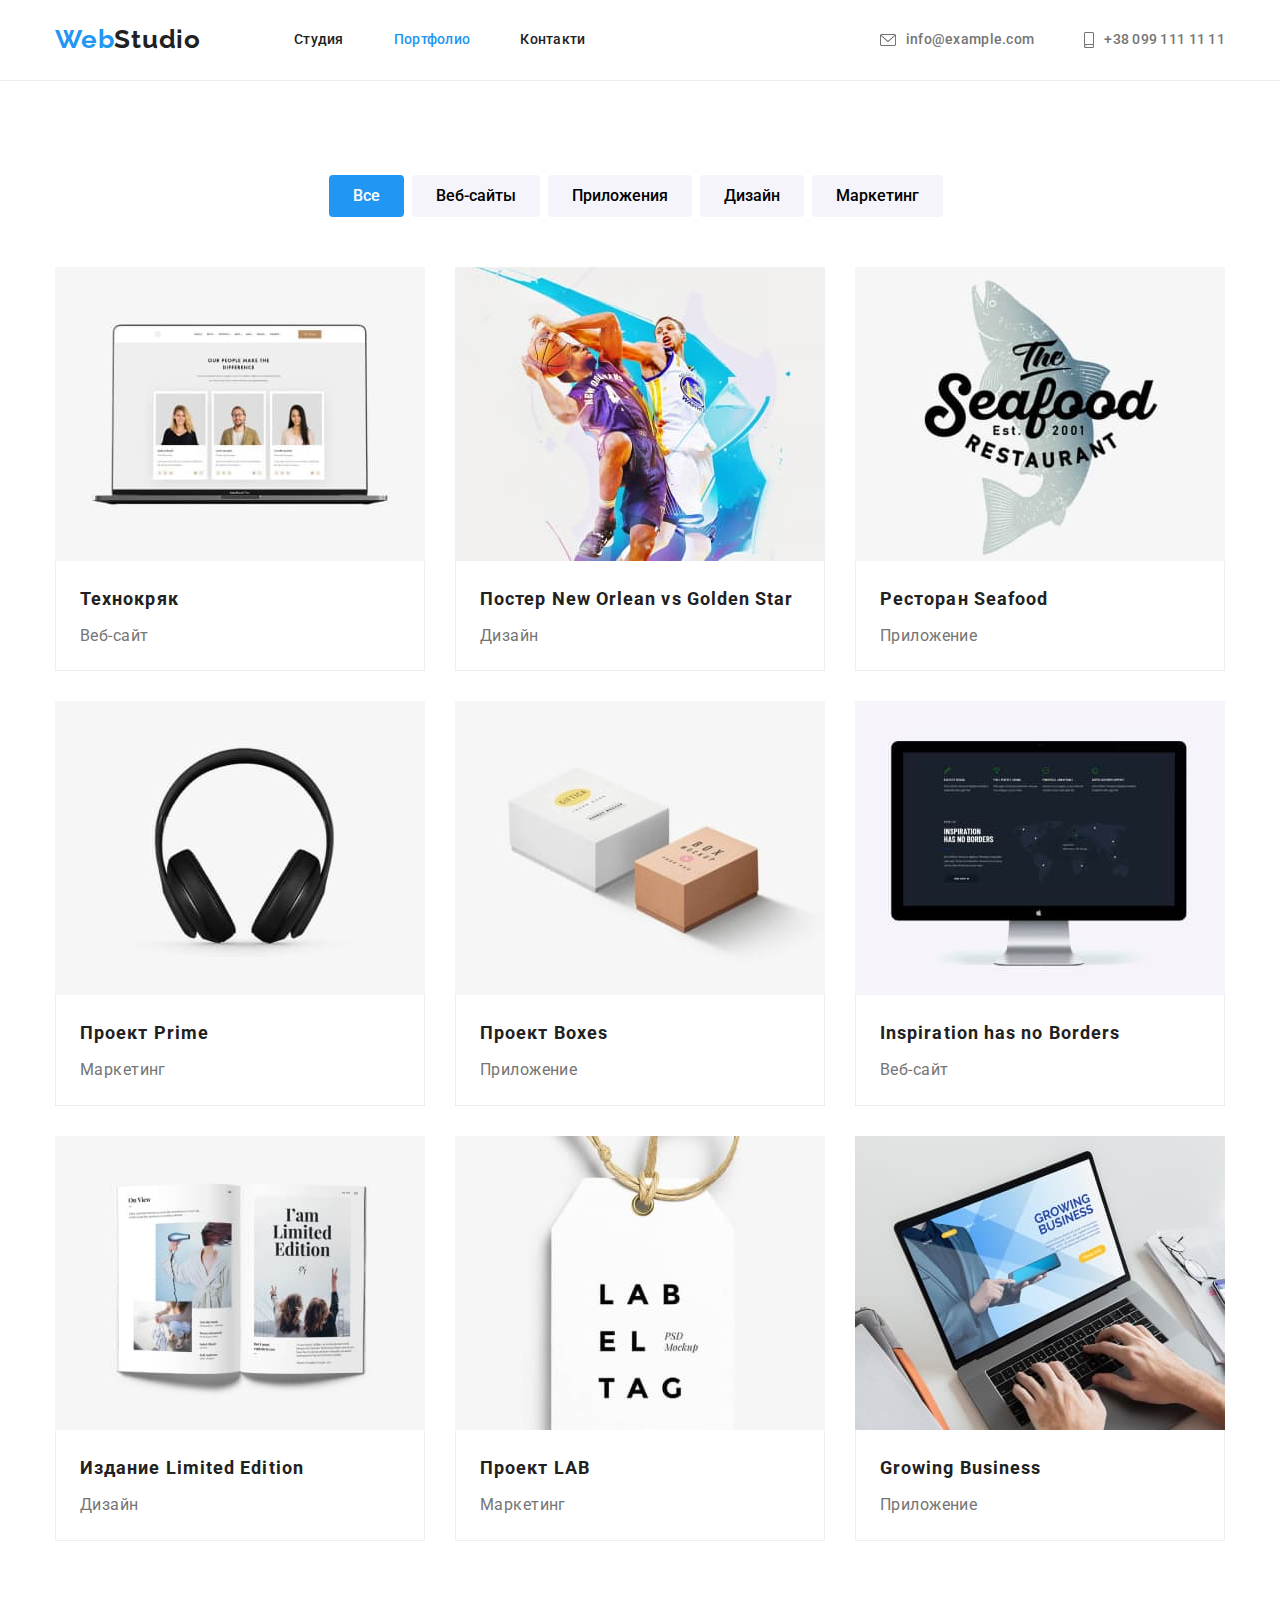
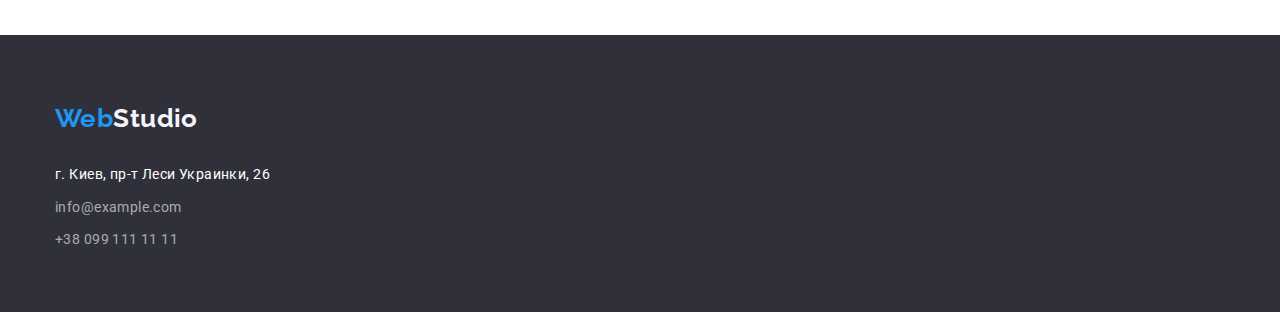
==== commit 1c80ef91: "commit" ====
--- a/portfolio.html
+++ b/portfolio.html
@@ -23,8 +23,22 @@
               </ul>
           </nav>
           <ul class="header-cont list">
-              <li><a class="header-mail link a" href="mailto:info@example.com">info@example.com</a></li>
-              <li><a class="header-tel link" href="tel:+380991111111">+38 099 111 11 11</a></li>
+            <li class="header-cont-item">
+              <svg class="svg-mail" width="16" height="12">
+                <use href="./images/envelope.svg#mail"></use>
+              </svg>
+              <a class="header-mail link a" href="mailto:info@example.com"
+                >info@example.com</a
+              >
+            </li>
+            <li class="header-cont-item">
+              <svg class="svg-tel" width="10" height="16">
+                <use href="./images/smartphone.svg#smart"></use>
+              </svg>
+              <a class="header-tel link a" href="tel:+380991111111"
+                >+38 099 111 11 11</a
+              >
+            </li>
           </ul>
         </div>
     </header>
--- a/css/styles.css
+++ b/css/styles.css
@@ -112,16 +112,14 @@
   font-weight: 500;
   line-height: 1.14;
   letter-spacing: 0.02em;
-  /* margin: 24px 0 25px 0; */
 }
 
 .header-item {
   font-weight: 500;
   line-height: 1.14;
   letter-spacing: 0.02em;
-  padding: px 32px 0 32px 0;
+  padding: 32px 0 32px 0;
   margin-right: 50px;
-
 }
 
 .header-item:hover,
@@ -138,8 +136,27 @@
   margin-right: 50px;
 }
 
-.header-mail:hover,
-.header-mail:focus {
+.svg-mail {
+  margin-right: 10px;
+  fill: #757575;
+}
+
+.svg-tel {
+  margin-right: 10px;
+  fill: #757575;
+}
+
+.header-cont-item {
+  display: flex;
+  align-items: center;
+  justify-content: center;
+}
+
+.header-cont-item:hover .svg-mail {
+  fill: var(--hover-color);
+}
+
+.header-cont-item:hover .header-mail {
   color: var(--hover-color);
 }
 
@@ -165,9 +182,17 @@
 }
 
 .hero-sec {
-  background-color: var(--main-background-color);
   padding: 200px 0px 200px 0px;
   text-align: center;
+  background-image: linear-gradient(
+      to right,
+      rgba(47, 48, 58, 0.4),
+      rgba(47, 48, 58, 0.4)
+    ),
+    url("../images/ImgOverlay.jpg");
+  background-position: center;
+  background-size: 1600px 600px;
+  background-repeat: no-repeat;
 }
 
 .hero-three {
@@ -211,10 +236,6 @@
 
 /* benefits */
 
-.benefits {
-  padding: 94px 0;
-}
-
 .benefits-item {
   margin-bottom: 10px;
   margin-right: var(--typical-margin);
@@ -223,6 +244,19 @@
 
 .benefits-list {
   display: flex;
+}
+
+.div-svg {
+  background-color: #f5f4fa;
+  display: flex;
+  justify-content: center;
+  height: 120px;
+  margin-bottom: 30px;
+}
+
+.svg {
+  margin-top: 25px;
+  margin-bottom: 25px;
 }
 
 .benefits-item-title {
@@ -314,6 +348,83 @@
   text-align: center;
 }
 
+.team-social {
+  display: flex;
+  justify-content: center;
+  margin-top: 16px;
+}
+
+.team-social-item {
+  width: 44px;
+  height: 44px;
+  background-color: var(--work-color);
+  border-radius: 50%;
+  display: flex;
+  align-items: center;
+  justify-content: center;
+}
+
+.team-social-item + .team-social-item {
+  margin-left: 10px;
+}
+
+.team-svg {
+  fill: #afb1b8;
+}
+
+.team-social-item:hover,
+.team-social-item:focus {
+  background-color: var(--hover-color);
+}
+
+.team-social-link:focus {
+  background-color: var(--hover-color);
+}
+
+.team-social-item:hover .team-svg,
+.team-social-item:focus .team-svg {
+  fill: var(--work-color);
+}
+
+/* Clients */
+
+.clients-title {
+  font-weight: 700;
+  font-size: 36px;
+  line-height: 1.16;
+  margin-bottom: 50px;
+  text-align: center;
+}
+
+.client-list {
+  display: flex;
+  justify-content: center;
+}
+
+.clients-item {
+  width: 170px;
+  height: 92px;
+  border: 1px solid #AFB1B8;
+  box-sizing: border-box;
+  border-radius: 4px;
+  display: flex;
+  justify-content: center;
+  align-items: center;
+}
+
+.clients-item + .clients-item {
+  margin-left: 30px;
+}
+
+.clients-svg {
+  fill: #afb1b8;
+}
+
+.clients-item:hover .clients-svg, .clients-item:hover {
+  fill: var(--hover-color);
+  border-color: var(--hover-color)
+}
+
 /* Footer */
 
 .footer {
@@ -327,10 +438,16 @@
   font-size: 26px;
   line-height: 1.82;
   color: var(--hover-color);
+
 }
 
 .footer-logo-s {
   color: var(--background-color);
+}
+
+.footer-div {
+  display: flex;
+  align-items: center;
 }
 
 .address {
@@ -357,7 +474,6 @@
   color: rgba(255, 255, 255, 0.6);
 }
 
-
 .address-tel {
   font-style: normal;
   line-height: 1.71;
@@ -370,7 +486,6 @@
   display: flex;
   justify-content: center;
   margin-bottom: 50px;
-
 }
 
 .main-btn {
@@ -447,4 +562,4 @@
   font-size: 16px;
   line-height: 1.87;
   color: var(--address-color);
-}+}
